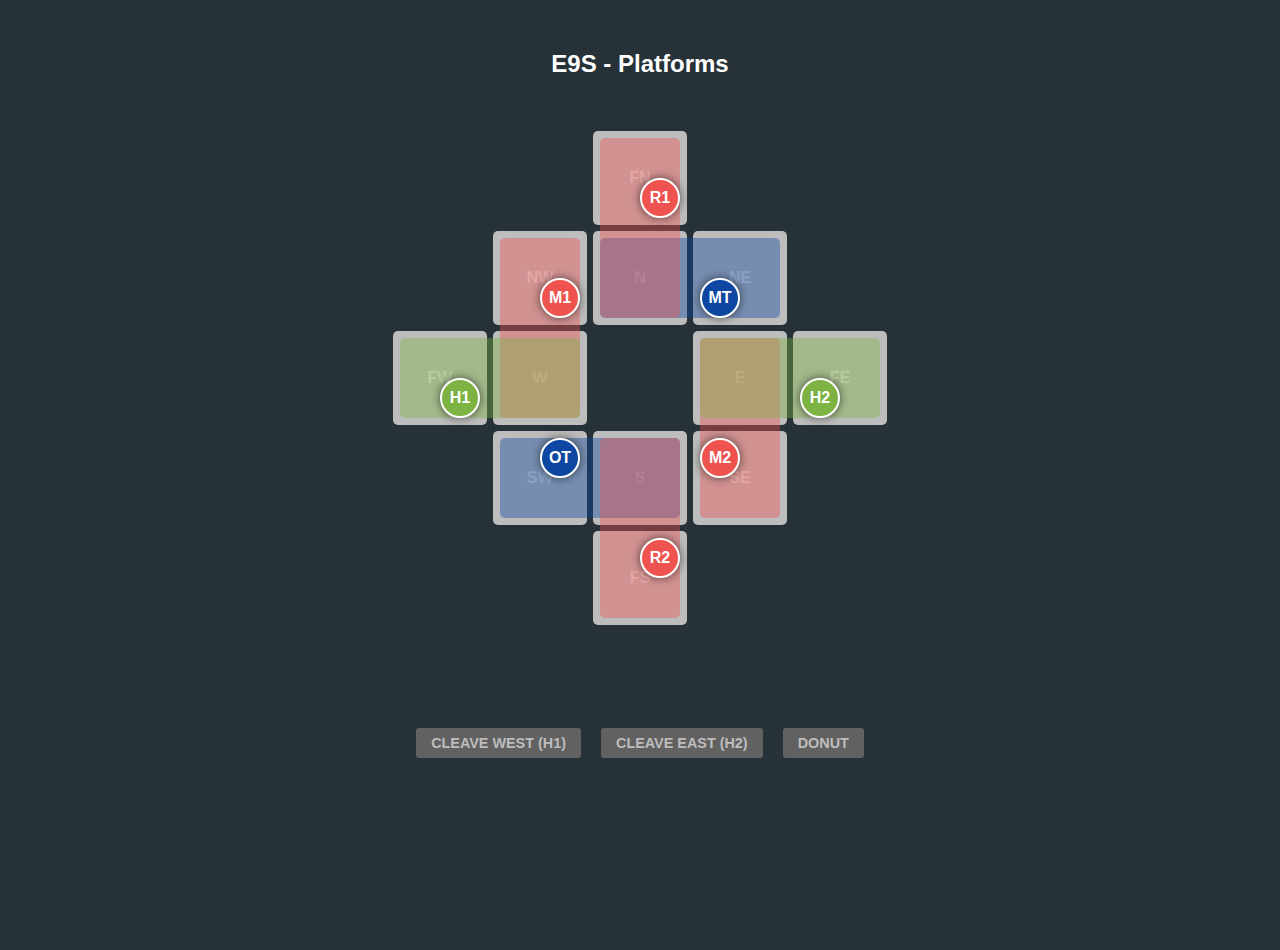
==== index.html @ 4c30c5cf "add e9s" ====
<!doctype html>
<html lang="en">
<head>
    <meta charset="UTF-8">
    <meta name="viewport"
          content="width=device-width, user-scalable=no, initial-scale=1.0, maximum-scale=1.0, minimum-scale=1.0">
    <meta http-equiv="X-UA-Compatible" content="ie=edge">
    <title>E9S</title>

    <script src="https://code.jquery.com/jquery-3.6.0.slim.min.js"
            integrity="sha256-u7e5khyithlIdTpu22PHhENmPcRdFiHRjhAuHcs05RI="
            crossorigin="anonymous"></script>
</head>
<body>
    <h1 class="title">E9S - Platforms</h1>

    <div class="wrap">
        <div class="role h1">h1</div>
        <div class="role h2">h2</div>
        <div class="role mt">mt</div>
        <div class="role ot">ot</div>
        <div class="role m1">m1</div>
        <div class="role m2">m2</div>
        <div class="role r1">r1</div>
        <div class="role r2">r2</div>

        <div class="cleave-box"></div>
        <div class="donut-box"></div>

        <div class="block ne">
            <div class="box"><span class="dir">ne</span></div>
        </div>
        <div class="block n">
            <div class="box"><span class="dir">n</span></div>
        </div>
        <div class="block fn">
            <div class="box"><span class="dir">fn</span></div>
        </div>
        <div class="block nw">
            <div class="box"><span class="dir">nw</span></div>
        </div>
        <div class="block w">
            <div class="box"><span class="dir">w</span></div>
        </div>
        <div class="block fw">
            <div class="box"><span class="dir">fw</span></div>
        </div>
        <div class="block se">
            <div class="box"><span class="dir">se</span></div>
        </div>
        <div class="block e">
            <div class="box"><span class="dir">e</span></div>
        </div>
        <div class="block fe">
            <div class="box"><span class="dir">fe</span></div>
        </div>
        <div class="block sw">
            <div class="box"><span class="dir">sw</span></div>
        </div>
        <div class="block s">
            <div class="box"><span class="dir">s</span></div>
        </div>
        <div class="block fs">
            <div class="box"><span class="dir">fs</span></div>
        </div>
    </div>

    <div class="btn-group">
        <button class="btn toggler" data-toggle="cleave-w">Cleave West (H1)</button>
        <button class="btn toggler" data-toggle="cleave-e">Cleave East (H2)</button>
        <button class="btn toggler" data-toggle="donut">Donut</button>
    </div>

    <style>
        * { margin: 0; padding: 0; box-sizing: border-box }
        html, body {
            height: 100%;
        }
        body { background: #263238; font-family: sans-serif }
        .title {
            font-size: 1.5rem;
            color: #fff;
            text-align: center;
            margin-top: 50px;
        }
        .wrap {
            width: 500px;
            height: 500px;
            margin: 50px auto 50px;
            position: relative;
        }
        .block {
            z-index: 10;
            width: 100px;
            height: 100px;
            position: absolute;
            padding: 3px;
        }
        .box {
            display: flex;
            width: 100%;
            height: 100%;
            background: #BDBDBD;
            align-items: center;
            justify-content: center;
            border-radius: 5px;
        }
        .dir {
            font-size: 1rem;
            font-weight: bold;
            opacity: 0.5;
            color: #fff;
            text-transform: uppercase;
        }
        .fn, .fs, .n, .s { left: 200px; }
        .fs { top: 400px }
        .fe { left: 400px }
        .fw { left: 0 }
        .nw, .w, .sw { left: 100px }
        .ne, .e, .se { left: 300px }
        .n, .ne, .nw { top: 100px; }
        .fe, .e, .fw, .w { top: 200px }
        .s, .se, .sw { top: 300px }
        .role {
            z-index: 100;
            position: absolute;
            font-size: 1rem;
            font-weight: bold;
            color: #FFF;
            text-transform: uppercase;
            display: flex;
            width: 40px;
            height: 40px;
            border-radius: 20px;
            background: #f60;
            align-items: center;
            justify-content: center;
            border: 2px solid #fff;
            box-shadow: 0 0 10px rgba(0,0,0,0.6);
            transition: 1s ease-out all;
        }
        .mt, .ot { background: #0D47A1 }
        .h1, .h2 { background: #7CB342 }
        .m1, .m2, .r1, .r2 { background: #ef5350 }
        .mt { top: 150px; left: 310px }
        .r1 { top: 50px; left: 250px }
        .ot { top: 310px; left: 150px }
        .r2 { top: 410px; left: 250px }
        .h1 { top: 250px; left: 50px }
        .m1 { top: 150px; left: 150px }
        .h2 { top: 250px; left: 410px }
        .m2 { top: 310px; left: 310px }

        .n:after,
        .fn:after,
        .s:after,
        .fs:after,
        .w:after,
        .e:after,
        .fw:after,
        .fe:after {
            content: '';
            position: absolute;
            border-radius: 5px;
            opacity: 0.4;
            transition: 300ms linear all;
        }

        .n:after,
        .s:after,
        .fw:after,
        .fe:after {
            width: 180px;
            height: 80px;
            background: #0D47A1;
            top: 10px;
            left: 10px;
        }
        .fw:after,
        .fe:after {
            background: #7CB342;
        }
        .s:after, .fe:after {
            left: auto;
            right: 10px;
        }

        .fs:after,
        .fn:after,
        .w:after,
        .e:after {
            width: 80px;
            height: 180px;
            background: #ef5350;
            top: 10px;
            left: 10px;
        }
        .fs:after,
        .w:after {
            top: auto;
            bottom: 10px;
        }

        .cleave-box {
            width: 350px;
            height: 600px;
            position: absolute;
            background: #EF6C00;
            opacity: 0.5;
            z-index: 50;
            display: none;
        }
        .donut-box {
            display: none;
            position: absolute;
            z-index: 50;
            top: 100px;
            left: 100px;
            width: 300px;
            height: 300px;
            box-shadow: 0 0 1px 150px #EF6C00;
            opacity: 0.5;
            border-radius: 600px;
        }
        .wrap.cleave-w .cleave-box {
            display: block;
            top: -50px;
            left: -100px;
        }
        .wrap.cleave-e .cleave-box {
            display: block;
            top: -50px;
            left: 250px;
        }
        .wrap.donut .donut-box {
            display: block;
        }

        .wrap.cleave-w .mt,
        .wrap.cleave-w .ot { left: 310px }
        .wrap.cleave-w .m1 { left: 250px }
        .wrap.cleave-w .m2 { top: 250px }
        .wrap.cleave-w .h1 { top: 310px; left: 250px }

        .wrap.cleave-e .r1,
        .wrap.cleave-e .mt,
        .wrap.cleave-e .h2,
        .wrap.cleave-e .r2 { left: 210px }
        .wrap.cleave-e .ot { top: 250px; left: 150px }
        .wrap.cleave-e .m2 { top: 310px; left: 150px }
        .wrap.cleave-e .h2 { top: 310px }

        .wrap.donut .mt { left: 310px }
        .wrap.donut .r1 { top: 110px }
        .wrap.donut .h1 { left: 110px }
        .wrap.donut .h2 { left: 350px }
        .wrap.donut .ot { left: 150px }
        .wrap.donut .r2 { top: 350px }

        .wrap.donut .n:after,
        .wrap.cleave-w .n:after,
        .wrap.cleave-e .n:after,
        .wrap.donut .fn:after,
        .wrap.cleave-w .fn:after,
        .wrap.cleave-e .fn:after,
        .wrap.donut .s:after,
        .wrap.cleave-w .s:after,
        .wrap.cleave-e .s:after,
        .wrap.donut .fs:after,
        .wrap.cleave-w .fs:after,
        .wrap.cleave-e .fs:after,
        .wrap.donut .w:after,
        .wrap.cleave-w .w:after,
        .wrap.cleave-e .w:after,
        .wrap.donut .e:after,
        .wrap.cleave-w .e:after,
        .wrap.cleave-e .e:after,
        .wrap.donut .fw:after,
        .wrap.cleave-w .fw:after,
        .wrap.cleave-e .fw:after,
        .wrap.donut .fe:after,
        .wrap.cleave-w .fe:after,
        .wrap.cleave-e .fe:after {
            opacity: 0;
        }

        .btn-group {
            display: flex;
            width: 100%;
            margin: 100px auto 0;
            justify-content: center;
        }
        .btn {
            font-size: 0.9rem;
            font-weight: bold;
            text-transform: uppercase;
            padding: 7px 15px;
            margin: 0 10px;
            border: none;
            outline: none;
            background: #616161;
            border-radius: 3px;
            color: #BDBDBD;
            cursor: pointer;
        }
        .btn.active {
            background: #EF6C00;
            color: #fff;
        }
    </style>
    <script>
        $(document).ready(function() {
            $('.toggler').on('click', function() {
                var toggleClass = $(this).attr('data-toggle');
                var wrap = $('.wrap');
                if ($(this).hasClass('active')) {
                    wrap.attr('class', 'wrap');
                } else {
                    wrap.attr('class', 'wrap ' + toggleClass);
                }
                $(this).toggleClass('active');
                $(this).siblings('.btn').removeClass('active');
            });
        })
    </script>
</body>
</html>
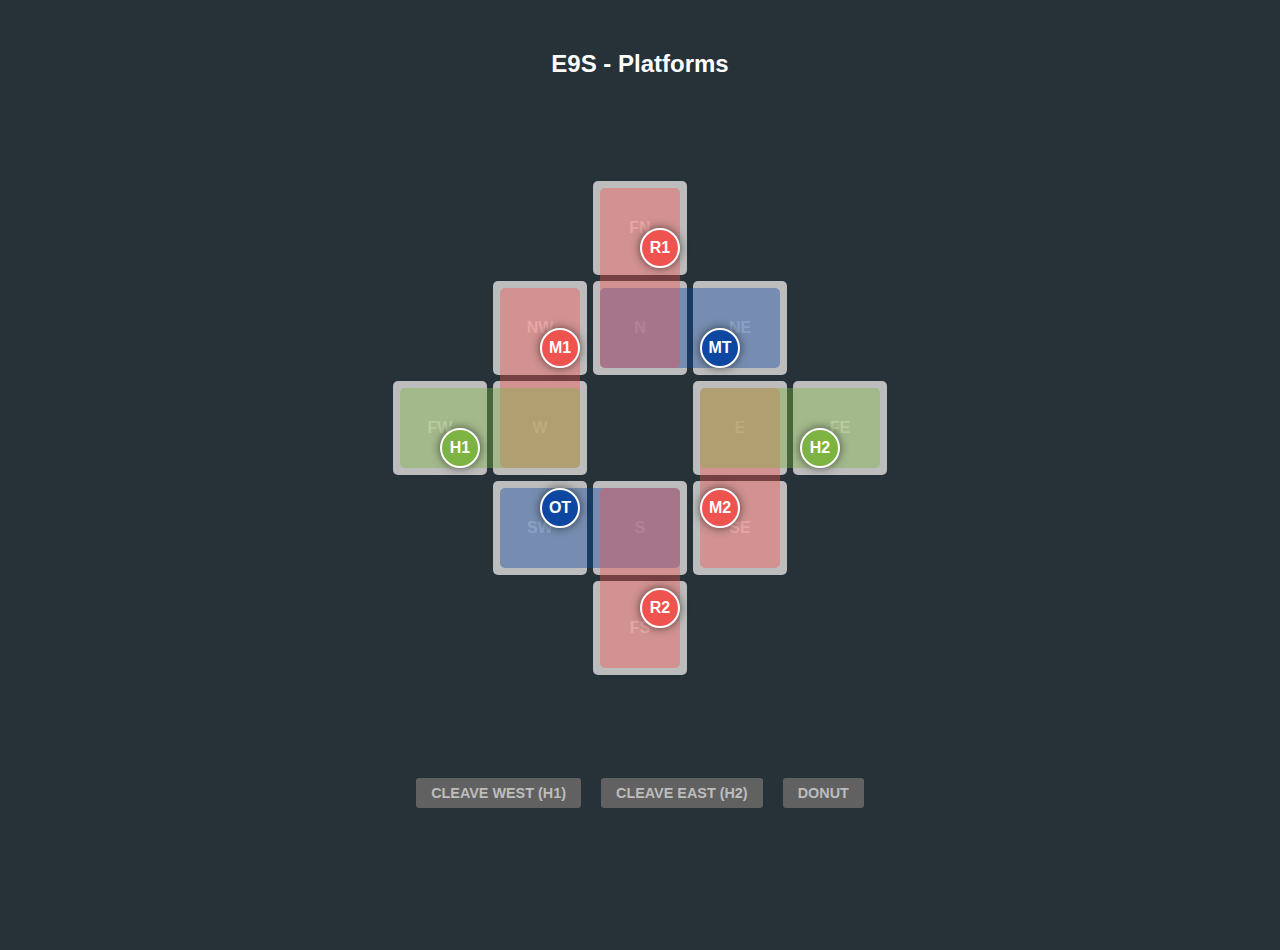
==== commit 43729f45: "Update index.html" ====
--- a/index.html
+++ b/index.html
@@ -86,7 +86,7 @@
         .wrap {
             width: 500px;
             height: 500px;
-            margin: 50px auto 50px;
+            margin: 100px auto 50px;
             position: relative;
         }
         .block {
@@ -307,6 +307,25 @@
             background: #EF6C00;
             color: #fff;
         }
+
+        @media screen and (max-width: 480px) {
+            .wrap {
+                width: 100%;
+                margin: 0;
+                transform: scale(0.7) translateX(-16%);
+            }
+            .btn-group {
+                margin: 0;
+                flex-direction: column;
+                align-items: center;
+            }
+            .btn {
+                display: block;
+                width: 220px;
+                height: 40px;
+                margin: 0 0 10px;
+            }
+        }
     </style>
     <script>
         $(document).ready(function() {
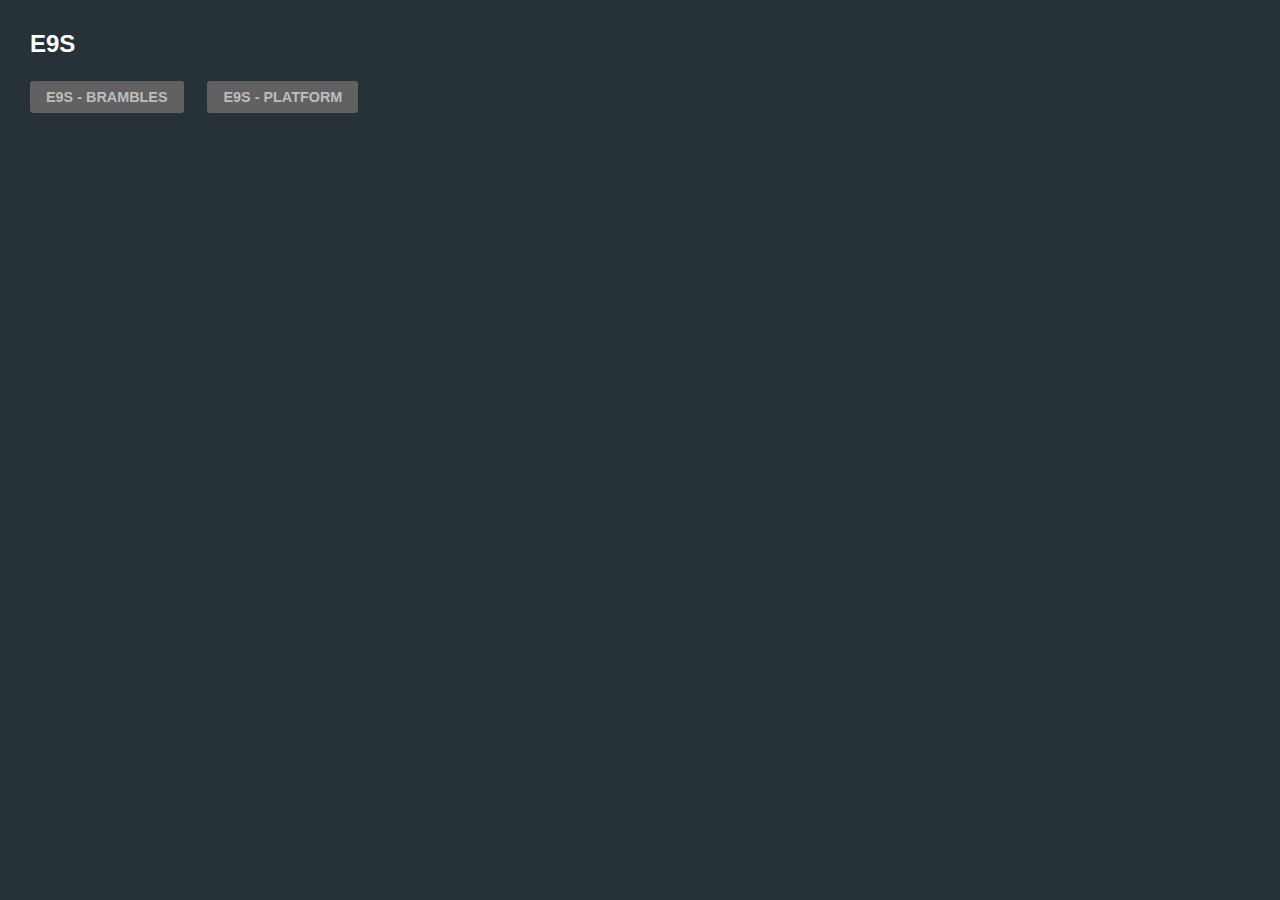
==== commit 318bf6c2: "add more stats" ====
--- a/index.html
+++ b/index.html
@@ -5,342 +5,16 @@
     <meta name="viewport"
           content="width=device-width, user-scalable=no, initial-scale=1.0, maximum-scale=1.0, minimum-scale=1.0">
     <meta http-equiv="X-UA-Compatible" content="ie=edge">
-    <title>E9S</title>
+    <title>FFMISC</title>
 
-    <script src="https://code.jquery.com/jquery-3.6.0.slim.min.js"
-            integrity="sha256-u7e5khyithlIdTpu22PHhENmPcRdFiHRjhAuHcs05RI="
-            crossorigin="anonymous"></script>
+    <link rel="stylesheet" href="main.css">
 </head>
 <body>
-    <h1 class="title">E9S - Platforms</h1>
-
-    <div class="wrap">
-        <div class="role h1">h1</div>
-        <div class="role h2">h2</div>
-        <div class="role mt">mt</div>
-        <div class="role ot">ot</div>
-        <div class="role m1">m1</div>
-        <div class="role m2">m2</div>
-        <div class="role r1">r1</div>
-        <div class="role r2">r2</div>
-
-        <div class="cleave-box"></div>
-        <div class="donut-box"></div>
-
-        <div class="block ne">
-            <div class="box"><span class="dir">ne</span></div>
-        </div>
-        <div class="block n">
-            <div class="box"><span class="dir">n</span></div>
-        </div>
-        <div class="block fn">
-            <div class="box"><span class="dir">fn</span></div>
-        </div>
-        <div class="block nw">
-            <div class="box"><span class="dir">nw</span></div>
-        </div>
-        <div class="block w">
-            <div class="box"><span class="dir">w</span></div>
-        </div>
-        <div class="block fw">
-            <div class="box"><span class="dir">fw</span></div>
-        </div>
-        <div class="block se">
-            <div class="box"><span class="dir">se</span></div>
-        </div>
-        <div class="block e">
-            <div class="box"><span class="dir">e</span></div>
-        </div>
-        <div class="block fe">
-            <div class="box"><span class="dir">fe</span></div>
-        </div>
-        <div class="block sw">
-            <div class="box"><span class="dir">sw</span></div>
-        </div>
-        <div class="block s">
-            <div class="box"><span class="dir">s</span></div>
-        </div>
-        <div class="block fs">
-            <div class="box"><span class="dir">fs</span></div>
-        </div>
+    <div class="page-wrap">
+        <h1 class="page-title">E9S</h1>
+        <a class="btn" href="e9s-brambles.html">E9S - Brambles</a>
+        <div class="mx"></div>
+        <a class="btn" href="e9s-platform.html">E9S - Platform</a>
     </div>
-
-    <div class="btn-group">
-        <button class="btn toggler" data-toggle="cleave-w">Cleave West (H1)</button>
-        <button class="btn toggler" data-toggle="cleave-e">Cleave East (H2)</button>
-        <button class="btn toggler" data-toggle="donut">Donut</button>
-    </div>
-
-    <style>
-        * { margin: 0; padding: 0; box-sizing: border-box }
-        html, body {
-            height: 100%;
-        }
-        body { background: #263238; font-family: sans-serif }
-        .title {
-            font-size: 1.5rem;
-            color: #fff;
-            text-align: center;
-            margin-top: 50px;
-        }
-        .wrap {
-            width: 500px;
-            height: 500px;
-            margin: 100px auto 50px;
-            position: relative;
-        }
-        .block {
-            z-index: 10;
-            width: 100px;
-            height: 100px;
-            position: absolute;
-            padding: 3px;
-        }
-        .box {
-            display: flex;
-            width: 100%;
-            height: 100%;
-            background: #BDBDBD;
-            align-items: center;
-            justify-content: center;
-            border-radius: 5px;
-        }
-        .dir {
-            font-size: 1rem;
-            font-weight: bold;
-            opacity: 0.5;
-            color: #fff;
-            text-transform: uppercase;
-        }
-        .fn, .fs, .n, .s { left: 200px; }
-        .fs { top: 400px }
-        .fe { left: 400px }
-        .fw { left: 0 }
-        .nw, .w, .sw { left: 100px }
-        .ne, .e, .se { left: 300px }
-        .n, .ne, .nw { top: 100px; }
-        .fe, .e, .fw, .w { top: 200px }
-        .s, .se, .sw { top: 300px }
-        .role {
-            z-index: 100;
-            position: absolute;
-            font-size: 1rem;
-            font-weight: bold;
-            color: #FFF;
-            text-transform: uppercase;
-            display: flex;
-            width: 40px;
-            height: 40px;
-            border-radius: 20px;
-            background: #f60;
-            align-items: center;
-            justify-content: center;
-            border: 2px solid #fff;
-            box-shadow: 0 0 10px rgba(0,0,0,0.6);
-            transition: 1s ease-out all;
-        }
-        .mt, .ot { background: #0D47A1 }
-        .h1, .h2 { background: #7CB342 }
-        .m1, .m2, .r1, .r2 { background: #ef5350 }
-        .mt { top: 150px; left: 310px }
-        .r1 { top: 50px; left: 250px }
-        .ot { top: 310px; left: 150px }
-        .r2 { top: 410px; left: 250px }
-        .h1 { top: 250px; left: 50px }
-        .m1 { top: 150px; left: 150px }
-        .h2 { top: 250px; left: 410px }
-        .m2 { top: 310px; left: 310px }
-
-        .n:after,
-        .fn:after,
-        .s:after,
-        .fs:after,
-        .w:after,
-        .e:after,
-        .fw:after,
-        .fe:after {
-            content: '';
-            position: absolute;
-            border-radius: 5px;
-            opacity: 0.4;
-            transition: 300ms linear all;
-        }
-
-        .n:after,
-        .s:after,
-        .fw:after,
-        .fe:after {
-            width: 180px;
-            height: 80px;
-            background: #0D47A1;
-            top: 10px;
-            left: 10px;
-        }
-        .fw:after,
-        .fe:after {
-            background: #7CB342;
-        }
-        .s:after, .fe:after {
-            left: auto;
-            right: 10px;
-        }
-
-        .fs:after,
-        .fn:after,
-        .w:after,
-        .e:after {
-            width: 80px;
-            height: 180px;
-            background: #ef5350;
-            top: 10px;
-            left: 10px;
-        }
-        .fs:after,
-        .w:after {
-            top: auto;
-            bottom: 10px;
-        }
-
-        .cleave-box {
-            width: 350px;
-            height: 600px;
-            position: absolute;
-            background: #EF6C00;
-            opacity: 0.5;
-            z-index: 50;
-            display: none;
-        }
-        .donut-box {
-            display: none;
-            position: absolute;
-            z-index: 50;
-            top: 100px;
-            left: 100px;
-            width: 300px;
-            height: 300px;
-            box-shadow: 0 0 1px 150px #EF6C00;
-            opacity: 0.5;
-            border-radius: 600px;
-        }
-        .wrap.cleave-w .cleave-box {
-            display: block;
-            top: -50px;
-            left: -100px;
-        }
-        .wrap.cleave-e .cleave-box {
-            display: block;
-            top: -50px;
-            left: 250px;
-        }
-        .wrap.donut .donut-box {
-            display: block;
-        }
-
-        .wrap.cleave-w .mt,
-        .wrap.cleave-w .ot { left: 310px }
-        .wrap.cleave-w .m1 { left: 250px }
-        .wrap.cleave-w .m2 { top: 250px }
-        .wrap.cleave-w .h1 { top: 310px; left: 250px }
-
-        .wrap.cleave-e .r1,
-        .wrap.cleave-e .mt,
-        .wrap.cleave-e .h2,
-        .wrap.cleave-e .r2 { left: 210px }
-        .wrap.cleave-e .ot { top: 250px; left: 150px }
-        .wrap.cleave-e .m2 { top: 310px; left: 150px }
-        .wrap.cleave-e .h2 { top: 310px }
-
-        .wrap.donut .mt { left: 310px }
-        .wrap.donut .r1 { top: 110px }
-        .wrap.donut .h1 { left: 110px }
-        .wrap.donut .h2 { left: 350px }
-        .wrap.donut .ot { left: 150px }
-        .wrap.donut .r2 { top: 350px }
-
-        .wrap.donut .n:after,
-        .wrap.cleave-w .n:after,
-        .wrap.cleave-e .n:after,
-        .wrap.donut .fn:after,
-        .wrap.cleave-w .fn:after,
-        .wrap.cleave-e .fn:after,
-        .wrap.donut .s:after,
-        .wrap.cleave-w .s:after,
-        .wrap.cleave-e .s:after,
-        .wrap.donut .fs:after,
-        .wrap.cleave-w .fs:after,
-        .wrap.cleave-e .fs:after,
-        .wrap.donut .w:after,
-        .wrap.cleave-w .w:after,
-        .wrap.cleave-e .w:after,
-        .wrap.donut .e:after,
-        .wrap.cleave-w .e:after,
-        .wrap.cleave-e .e:after,
-        .wrap.donut .fw:after,
-        .wrap.cleave-w .fw:after,
-        .wrap.cleave-e .fw:after,
-        .wrap.donut .fe:after,
-        .wrap.cleave-w .fe:after,
-        .wrap.cleave-e .fe:after {
-            opacity: 0;
-        }
-
-        .btn-group {
-            display: flex;
-            width: 100%;
-            margin: 100px auto 0;
-            justify-content: center;
-        }
-        .btn {
-            font-size: 0.9rem;
-            font-weight: bold;
-            text-transform: uppercase;
-            padding: 7px 15px;
-            margin: 0 10px;
-            border: none;
-            outline: none;
-            background: #616161;
-            border-radius: 3px;
-            color: #BDBDBD;
-            cursor: pointer;
-        }
-        .btn.active {
-            background: #EF6C00;
-            color: #fff;
-        }
-
-        @media screen and (max-width: 480px) {
-            .wrap {
-                width: 100%;
-                margin: 0;
-                transform: scale(0.7) translateX(-16%);
-            }
-            .btn-group {
-                margin: 0;
-                flex-direction: column;
-                align-items: center;
-            }
-            .btn {
-                display: block;
-                width: 220px;
-                height: 40px;
-                margin: 0 0 10px;
-            }
-        }
-    </style>
-    <script>
-        $(document).ready(function() {
-            $('.toggler').on('click', function() {
-                var toggleClass = $(this).attr('data-toggle');
-                var wrap = $('.wrap');
-                if ($(this).hasClass('active')) {
-                    wrap.attr('class', 'wrap');
-                } else {
-                    wrap.attr('class', 'wrap ' + toggleClass);
-                }
-                $(this).toggleClass('active');
-                $(this).siblings('.btn').removeClass('active');
-            });
-        })
-    </script>
 </body>
-</html>
+</html>--- a/main.css
+++ b/main.css
@@ -0,0 +1,106 @@
+* { margin: 0; padding: 0; box-sizing: border-box }
+html, body {
+    height: 100%;
+}
+body { background: #263238; font-family: sans-serif }
+.title {
+    font-size: 1.5rem;
+    color: #fff;
+    text-align: center;
+    margin-top: 50px;
+}
+
+.role {
+    z-index: 100;
+    position: absolute;
+    font-size: 1rem;
+    font-weight: bold;
+    color: #FFF;
+    text-transform: uppercase;
+    display: flex;
+    width: 40px;
+    height: 40px;
+    border-radius: 20px;
+    background: #f60;
+    align-items: center;
+    justify-content: center;
+    border: 2px solid #fff;
+    box-shadow: 0 0 10px rgba(0,0,0,0.6);
+    transition: 0.5s linear all;
+}
+.mt, .ot { background: #0D47A1 }
+.h1, .h2 { background: #7CB342 }
+.m1, .m2, .r1, .r2 { background: #ef5350 }
+
+.mx {
+    display: inline-block;
+    width: 15px;
+    height: 1px;
+}
+.btn-group {
+    display: flex;
+    width: 100%;
+    margin: 100px auto 0;
+    justify-content: center;
+}
+.btn {
+    font-size: 0.9rem;
+    font-weight: bold;
+    text-transform: uppercase;
+    padding: 7px 15px;
+    outline: none;
+    background: #616161;
+    border-radius: 3px;
+    color: #BDBDBD;
+    cursor: pointer;
+    text-decoration: none;
+    border: 1px solid transparent;
+}
+.btn:hover {
+    border: 1px solid #EF6C00;
+    color: #EF6C00;
+}
+.btn.active {
+    background: #EF6C00;
+    color: #fff;
+}
+
+.page-wrap {
+    width: 100%;
+    padding: 30px;
+}
+.page-title {
+    color: #fff;
+    font-size: 1.5rem;
+    margin-bottom: 30px;
+}
+
+.crumb {
+    display: block;
+    font-size: 0.9rem;
+    margin-bottom: 15px;
+    color: #EF6C00;
+    font-weight: normal;
+}
+
+@media screen and (max-width: 480px) {
+    body {
+        width: 100%;
+        overflow-x: hidden;
+    }
+    .title {
+        margin-top: 30px;
+    }
+
+    .btn-group {
+        margin: 0;
+        flex-direction: column;
+        align-items: center;
+    }
+    .btn {
+        display: block;
+        width: 220px;
+        height: 40px;
+        margin: 0 0 10px;
+    }
+}